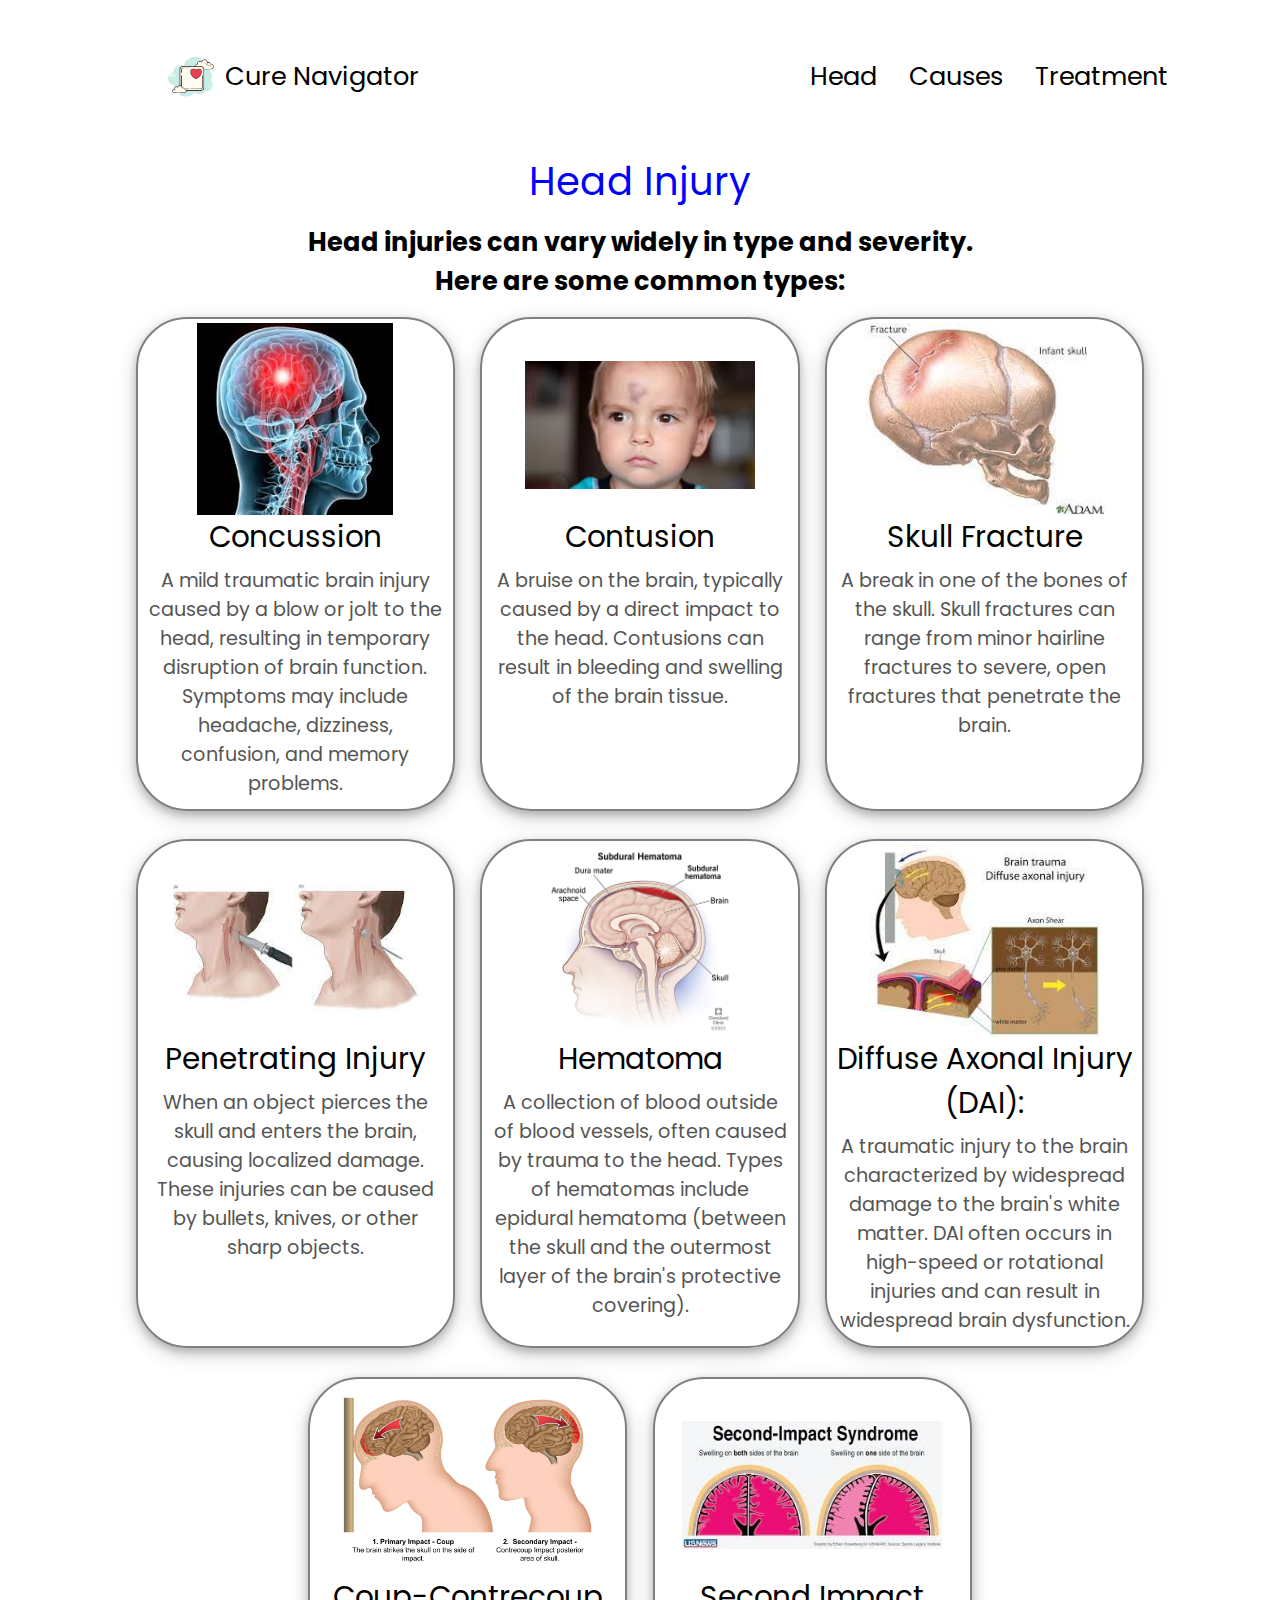
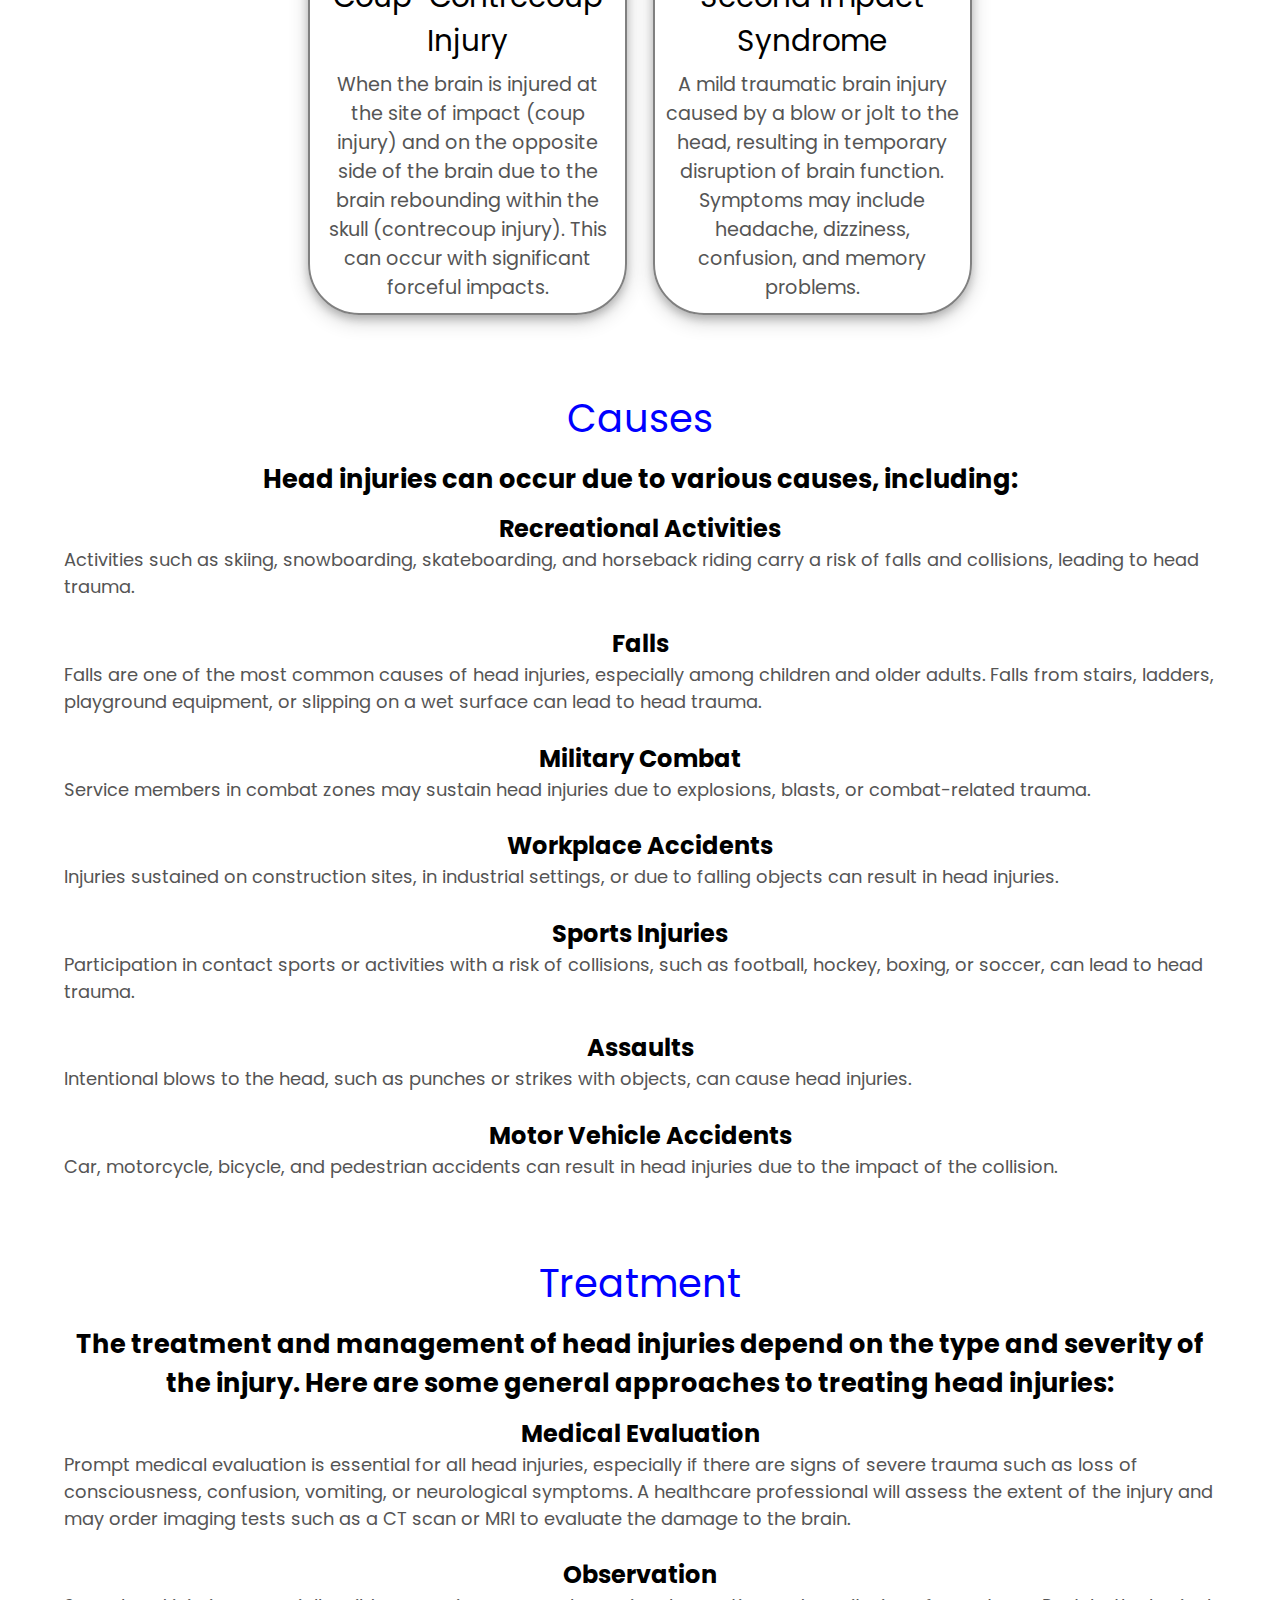
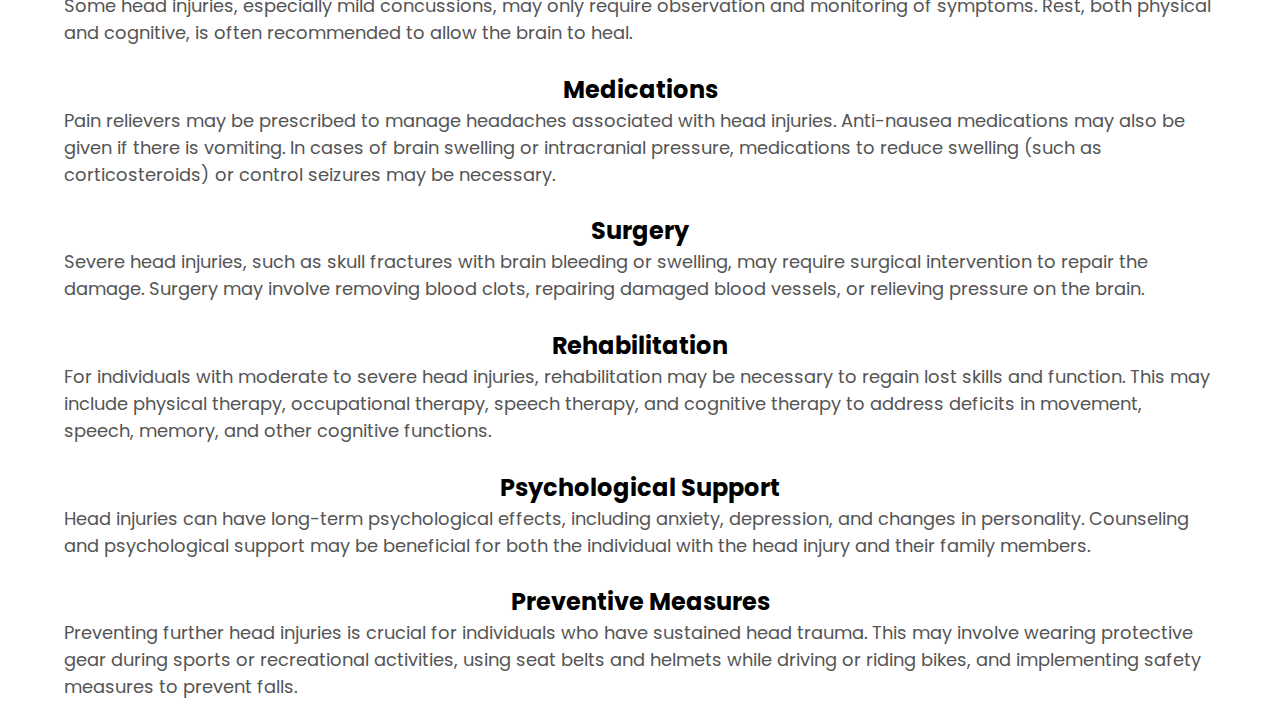
==== ankle.html @ 2c65c05c "all parts added" ====
<!DOCTYPE html>
<html lang="en">
<head>
    <meta charset="UTF-8">
    <meta name="viewport" content="width=device-width, initial-scale=1.0">
    <title>head</title>
    <link rel="website icon" type="png" href="/pictures/icons8-health-48.png" />
    <link rel="stylesheet" href="style.css">
    <link rel="stylesheet" href="resposive.css">
</head>
<body>
    <nav id="desktop-nav">
      <div class="imgnav"><img  src="/pictures/icons8-health-100.png" alt="" class="imgnav" srcset=""></div>
        <div class="logo">Cure Navigator</div>
        <div>
          <ul class="nav-links">
            <li><a href="#desktop-nav" class="hoverz">Head</a></li>
            <li><a href="#causes" class="hoverz">Causes</a></li>
            <li><a href="#treatment" class="hoverz">Treatment</a></li>
          </ul>
        </div>
      </nav>

      <!-- main section  -->

      <section class="desc">
        <div class="main">
          <h3 class = "header">Head Injury</h3>
          <div class ="upper com">
            <h5 class="uppdesc">Head injuries can vary widely in type and severity. <br> Here are some common types:</h5>
          </div>
          <div class ="lower com">
            <div class="container">
              <div class = "photo">
                <img src="pictures/concussions.jpg" class="conimg" alt="" srcset="">
              </div>
              <div class="type">Concussion
              </div>
              <div class="desctrio"><p>A mild traumatic brain injury caused by a blow or jolt to the head, resulting in temporary disruption of brain function. Symptoms may include headache, dizziness, confusion, and memory problems.</p></div>
            </div>
            <div class="container">
              <div class="conimg">
                <img src="pictures/Contusion.jpg" style="height: 10vw; position: relative;
                top: 3vw;" class="conimg" alt="" srcset="">
              </div>
              <div class="type">Contusion
              </div>
              <div class="desctrio"><p> A bruise on the brain, typically caused by a direct impact to the head. Contusions can result in bleeding and swelling of the brain tissue.</p></div>
            </div>
            <div class="container">
              <div class="conimg">
                <img src="pictures/Skull Fracture.jpg" class="conimg" alt="" srcset="">
              </div>
              <div class="type">Skull Fracture
              </div>
              <div class="desctrio"><p>A break in one of the bones of the skull. Skull fractures can range from minor hairline fractures to severe, open fractures that penetrate the brain.</p></div>
            </div>
            <div class="container">
              <div class="conimg">
                <img src="pictures/Penetrating Injury.jpg" class="conimg" style="height: 10vw; position: relative; top: 3vw;" alt="" srcset="">
              </div>
              <div class="type">Penetrating Injury
              </div>
              <div class="desctrio"><p>When an object pierces the skull and enters the brain, causing localized damage. These injuries can be caused by bullets, knives, or other sharp objects.</p></div>
            </div>
            <div class="container">
              <div class="conimg">
                <img src="pictures/Hematoma.jpg" class="conimg" alt="" srcset="">  
              </div>
              <div class="type">Hematoma
              </div>
              <div class="desctrio"><p>A collection of blood outside of blood vessels, often caused by trauma to the head. Types of hematomas include epidural hematoma (between the skull and the outermost layer of the brain's protective covering).</p></div>
            </div>
            <div class="container">
              <div class="conimg">
                <img src="pictures/Diffuse Axonal Injur.jpg" alt="" class="conimg" srcset="">
              </div>
              <div class="type">Diffuse Axonal Injury (DAI):
              </div>
              <div class="desctrio"><p>A traumatic injury to the brain characterized by widespread damage to the brain's white matter. DAI often occurs in high-speed or rotational injuries and can result in widespread brain dysfunction.</p></div>
            </div>
            <div class="container">
              <div class="conimg">
                <img src="pictures/Coup-Contrecoup Injury.jpg" alt="" class="conimg" srcset="" style="height: 13vw;
                position: relative;
                top: 1vw;">
              </div>
              <div class="type">Coup-Contrecoup Injury
              </div>
              <div class="desctrio"><p>When the brain is injured at the site of impact (coup injury) and on the opposite side of the brain due to the brain rebounding within the skull (contrecoup injury). This can occur with significant forceful impacts.</p></div>
            </div>
            <div class="container">
              <div class="conimg">
                <img src="pictures/Second Impact Syndrome.jpg" alt="" class="conimg" style="height: 10vw;
                position: relative;
                top: 3vw;" srcset="">
              </div>
              <div class="type">Second Impact Syndrome
              </div>
              <div class="desctrio"><p>A mild traumatic brain injury caused by a blow or jolt to the head, resulting in temporary disruption of brain function. Symptoms may include headache, dizziness, confusion, and memory problems.</p></div>
            </div> 
          </div>
        </div>
      </section>
      <iframesrc="https://www.chatbase.co/chatbot-iframe/80zJzY7WI4Y4-qbxrLa6h"


frameborder="0"
></iframe>

      <!-- causes  -->
      <br>
      <br>
      <br>
      <section id="causes">
        <div class="main">
          <h3 class = "header">Causes</h3>
          <div class ="upper com">
            <h5 class="uppdesc">Head injuries can occur due to various causes, including:</h5>
          </div>
          <div class ="lower lower2 com">
            <div class="smain">
              <h2>Recreational Activities</h2>
              <p> Activities such as skiing, snowboarding, skateboarding, and horseback riding carry a risk of falls and collisions, leading to head trauma.</p>
            </div>
            <div class="smain">
              <h2>Falls</h2>
              <p> Falls are one of the most common causes of head injuries, especially among children and older adults. Falls from stairs, ladders, playground equipment, or slipping on a wet surface can lead to head trauma.</p>
            </div>
            <div class="smain">
              <h2>Military Combat</h2>
              <p> Service members in combat zones may sustain head injuries due to explosions, blasts, or combat-related trauma.</p>
            </div>
            <div class="smain">
              <h2>Workplace Accidents</h2>
              <p> Injuries sustained on construction sites, in industrial settings, or due to falling objects can result in head injuries.</p>
            </div>
            <div class="smain">
              <h2>Sports Injuries</h2>
              <p> Participation in contact sports or activities with a risk of collisions, such as football, hockey, boxing, or soccer, can lead to head trauma.</p>
            </div>
            <div class="smain">
              <h2>Assaults</h2>
              <p> Intentional blows to the head, such as punches or strikes with objects, can cause head injuries.</p>
            </div>
            <div class="smain">
              <h2>Motor Vehicle Accidents</h2>
              <p> Car, motorcycle, bicycle, and pedestrian accidents can result in head injuries due to the impact of the collision.</p>
            </div>
          </div>
        </div>
      </section>
      <br>
      <br>
      <br>
      <!-- Treatment -->
      <section id="treatment">
        <div class="main">
          <h3 class = "header">Treatment</h3>
          <div class ="upper com">
            <h5 class="uppdesc">The treatment and management of head injuries depend on the type and severity of the injury. Here are some general approaches to treating head injuries:</h5>
          </div>
          <div class ="lower lower2 com">
            <div class="smain">
              <h2>Medical Evaluation</h2>
              <p> Prompt medical evaluation is essential for all head injuries, especially if there are signs of severe trauma such as loss of consciousness, confusion, vomiting, or neurological symptoms. A healthcare professional will assess the extent of the injury and may order imaging tests such as a CT scan or MRI to evaluate the damage to the brain.</p>
            </div>
            <div class="smain">
              <h2>Observation</h2>
              <p> Some head injuries, especially mild concussions, may only require observation and monitoring of symptoms. Rest, both physical and cognitive, is often recommended to allow the brain to heal.</p>
            </div>
            <div class="smain">
              <h2>Medications</h2>
              <p>Pain relievers may be prescribed to manage headaches associated with head injuries. Anti-nausea medications may also be given if there is vomiting. In cases of brain swelling or intracranial pressure, medications to reduce swelling (such as corticosteroids) or control seizures may be necessary.</p>
            </div>
            <div class="smain">
              <h2>Surgery</h2>
              <p>Severe head injuries, such as skull fractures with brain bleeding or swelling, may require surgical intervention to repair the damage. Surgery may involve removing blood clots, repairing damaged blood vessels, or relieving pressure on the brain.</p>
            </div>
            <div class="smain">
              <h2>Rehabilitation</h2>
              <p>For individuals with moderate to severe head injuries, rehabilitation may be necessary to regain lost skills and function. This may include physical therapy, occupational therapy, speech therapy, and cognitive therapy to address deficits in movement, speech, memory, and other cognitive functions.</p>
            </div>
            <div class="smain">
              <h2>Psychological Support</h2>
              <p> Head injuries can have long-term psychological effects, including anxiety, depression, and changes in personality. Counseling and psychological support may be beneficial for both the individual with the head injury and their family members.</p>
            </div>
            <div class="smain">
              <h2>Preventive Measures</h2>
              <p> Preventing further head injuries is crucial for individuals who have sustained head trauma. This may involve wearing protective gear during sports or recreational activities, using seat belts and helmets while driving or riding bikes, and implementing safety measures to prevent falls.</p>
            </div>
          </div>
        </div>
      </section>
      <footer class="footer">
        <p></p>
      </footer>
      <!-- js  -->

      <script>
        window.embeddedChatbotConfig = {
        chatbotId: "80zJzY7WI4Y4-qbxrLa6h",
        domain: "www.chatbase.co"
        }
        </script>
        <script
        src="https://www.chatbase.co/embed.min.js"
        chatbotId="80zJzY7WI4Y4-qbxrLa6h"
        domain="www.chatbase.co"
        defer>
        </script>
</body>
</html>
---- style.css ----
@import url("https://fonts.googleapis.com/css2?family=Poppins:wght@300;400;500;600&display=swap");

* {
  margin: 0;
  padding: 0;
}

body {
  font-family: "Poppins", sans-serif;
}

html {
  scroll-behavior: smooth;
}

p {
  color: rgb(85, 85, 85);
}
/* hover */
.header:hover{
  color: black;
  font-size: 4vw;
  transition: all 300ms ease;
}

/* TRANSITION */

a,
.btn {
  transition: all 300ms ease;
}

/* DESKTOP NAV */

nav,
.nav-links {
  display: flex;
}

nav {
  justify-content: space-around;
  align-items: center;
  height: 17vh;
}

.nav-links {
  gap: 2rem;
  list-style: none;
  font-size: 1.5rem;
}

a {
  color: black;
  text-decoration: none;
  text-decoration-color: white;
}

.logo {
  font-size: 2rem;
}

.logo:hover {
  cursor: default;
}

.menu-links {
  position: absolute;
  top: 100%;
  right: 0;
  background-color: white;
  width: fit-content;
  max-height: 0;
  overflow: hidden;
  transition: all 0.3 ease-in-out;
}

.menu-links a {
  display: block;
  padding: 10px;
  text-align: center;
  font-size: 1.5rem;
  color: black;
  text-decoration: none;
  transition: all 0.3 ease-in-out;
}

.menu-links li {
  list-style: none;
}

.menu-links.open {
  max-height: 300px;
}
.hoverz:hover{
  font-size: 2.5vw;
}

.logo{
  font-size: 2vw;
  position: relative;
  right: 13vw;
}

.hoverz{
    font-size: 2vw;
}
.imgnav{
  height: 4.3vw;
  position: relative;
  left: 2vw;
}

/* main section  */

.main{
  display: flex;
  /* border: 1px solid red; */
  row-gap: 1vw;
  flex-direction: column;
  justify-content: center;
  align-items: center;
}
.upper{
  /* border: 1px solid green; */
  text-align: center;
}
.lower{
  /* border: 1px solid green; */
  display: flex;
  flex-wrap: wrap;
    align-content: center;
    justify-content: center;
    row-gap: 2vw;
    column-gap: 2vw;
}
.uppdesc{
  font-size: 2vw;
}
.com{
  width: 90%;
  margin: auto;
  height: fit-content;
}
.header{
  font-weight: 400;
  color: blue;
  font-size: 3vw;
}
.container{
  border: 2px solid grey;
  width: 25%;
  border-radius: 4vw;
    padding: 4px;
    width: 24vw;
  box-shadow: 0 4px 8px 0 rgba(0, 0, 0, 0.2), 0 6px 20px 0 rgba(0, 0, 0, 0.19);
  text-align: center;
  margin-top: 3px;
  
}
.type{
  /* border: 2px solid green; */
  text-align: center;
  font-size: 2.3vw;
  
}
.desctrio{
  
  text-align: center;
  /* border: 2px solid green; */
  font-size: 1.5vw;
  padding:7px;
  
}
.conimg{
  height: 15vw;
}
.photo{
  display: flex;
  align-items: center;
  justify-content: center;
  
}
/* causes  */

.cmain{
  height: 50vw;
  /* border: 1px solid red; */
}

.lower2{
  display: flex;
  flex-direction: column;
}
.con2{
  border: 2px ;
}
.smain > h2 {
  text-align: center;
}

.smain > p{
  font-size: 1.4vw;
}

/* treatment */
#treatment{
  /* border: 2px solid red; */
  height:fit-content;
}

.footer{
  height: 20px;
}
---- resposive.css ----
@media screen and (max-width: 650px){
 #desktop-nav{
    flex-direction: column;
 }
 .hoverz{
    font-size: 3vw;   
 }
 .lower{
   flex-direction: column;
 }
 .container{
   width: 80%;
   height: fit-content;
 }
 .header{
   font-size: 8vw;
}
.uppdesc{
    font-size: 5vw;

 }
 .hoverz{
   font-size: 5vw;
 }
 .conimg{
   height: 40vw;
 }
 .type{
   font-size: 5vw;
 }
 .desctrio > p{
   font-size: 3vw;
 }
 .smain > p{
   font-size: 3vw;
 }
}
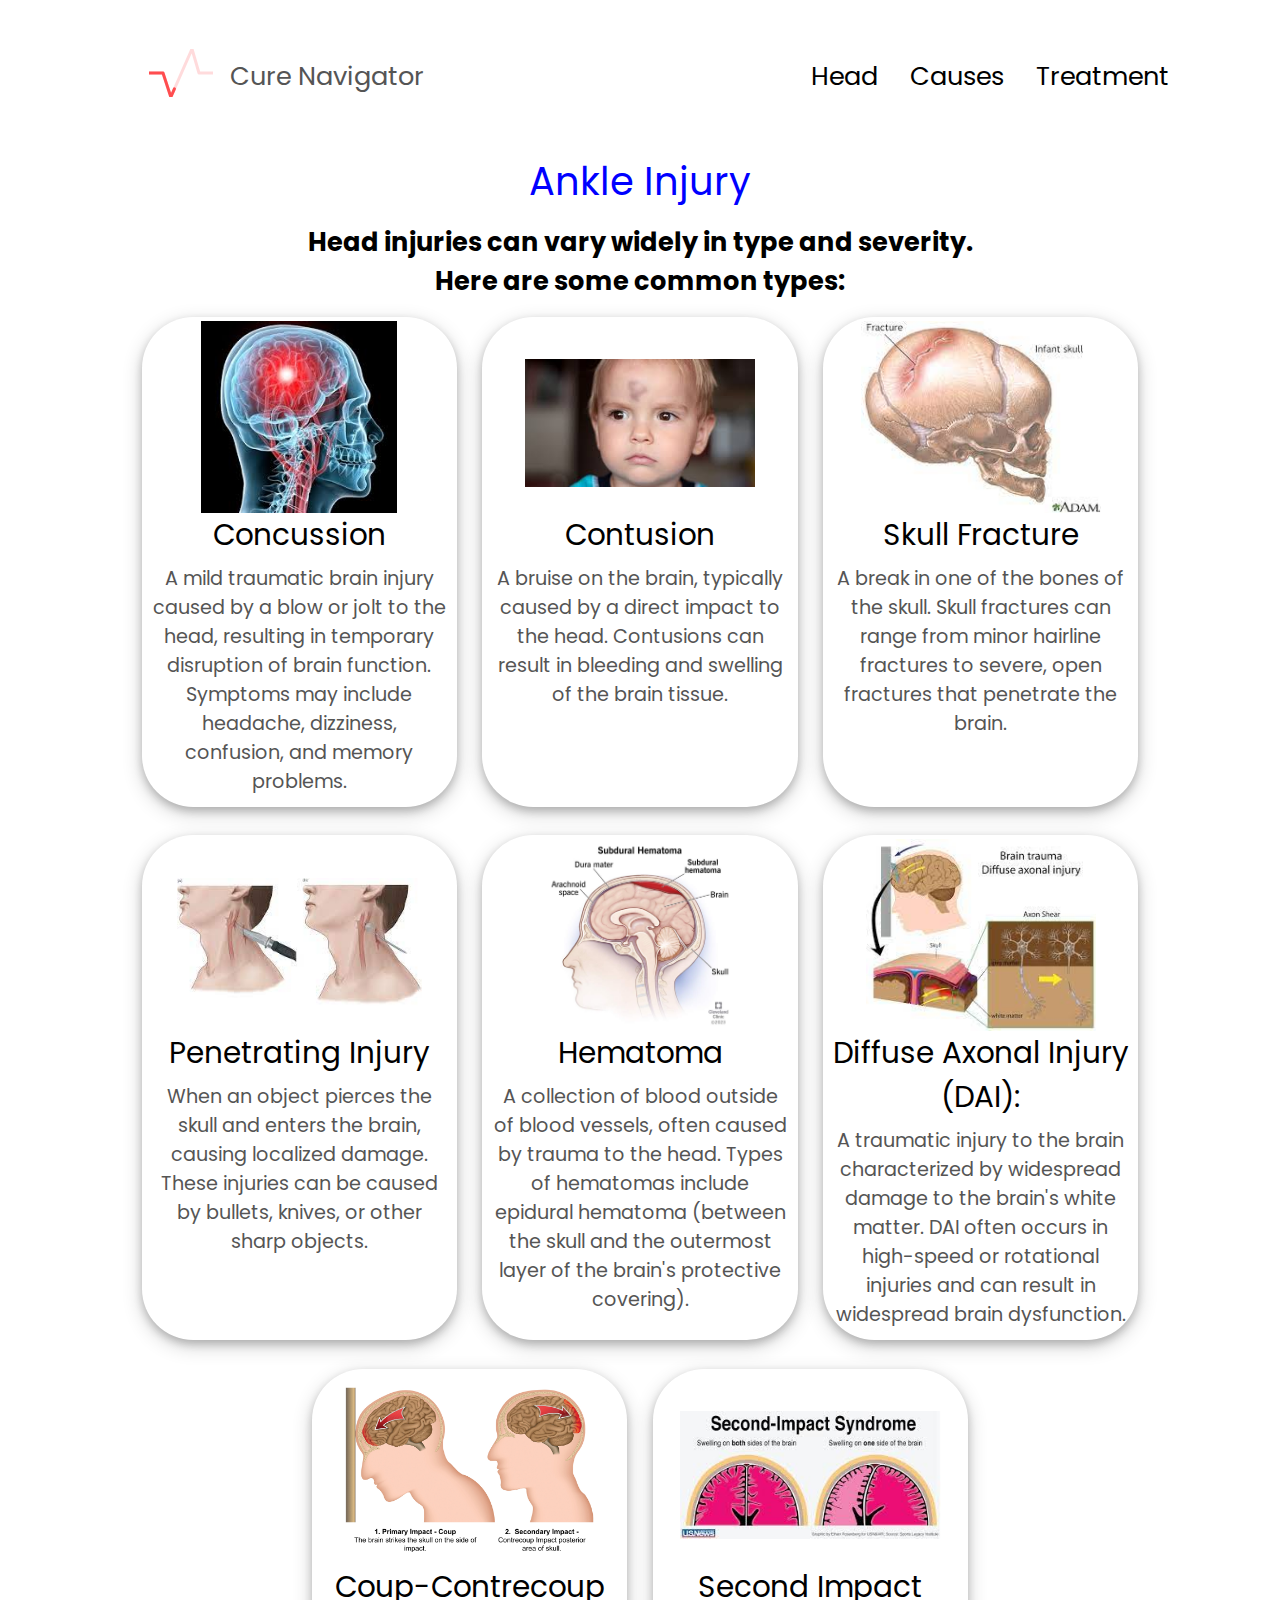
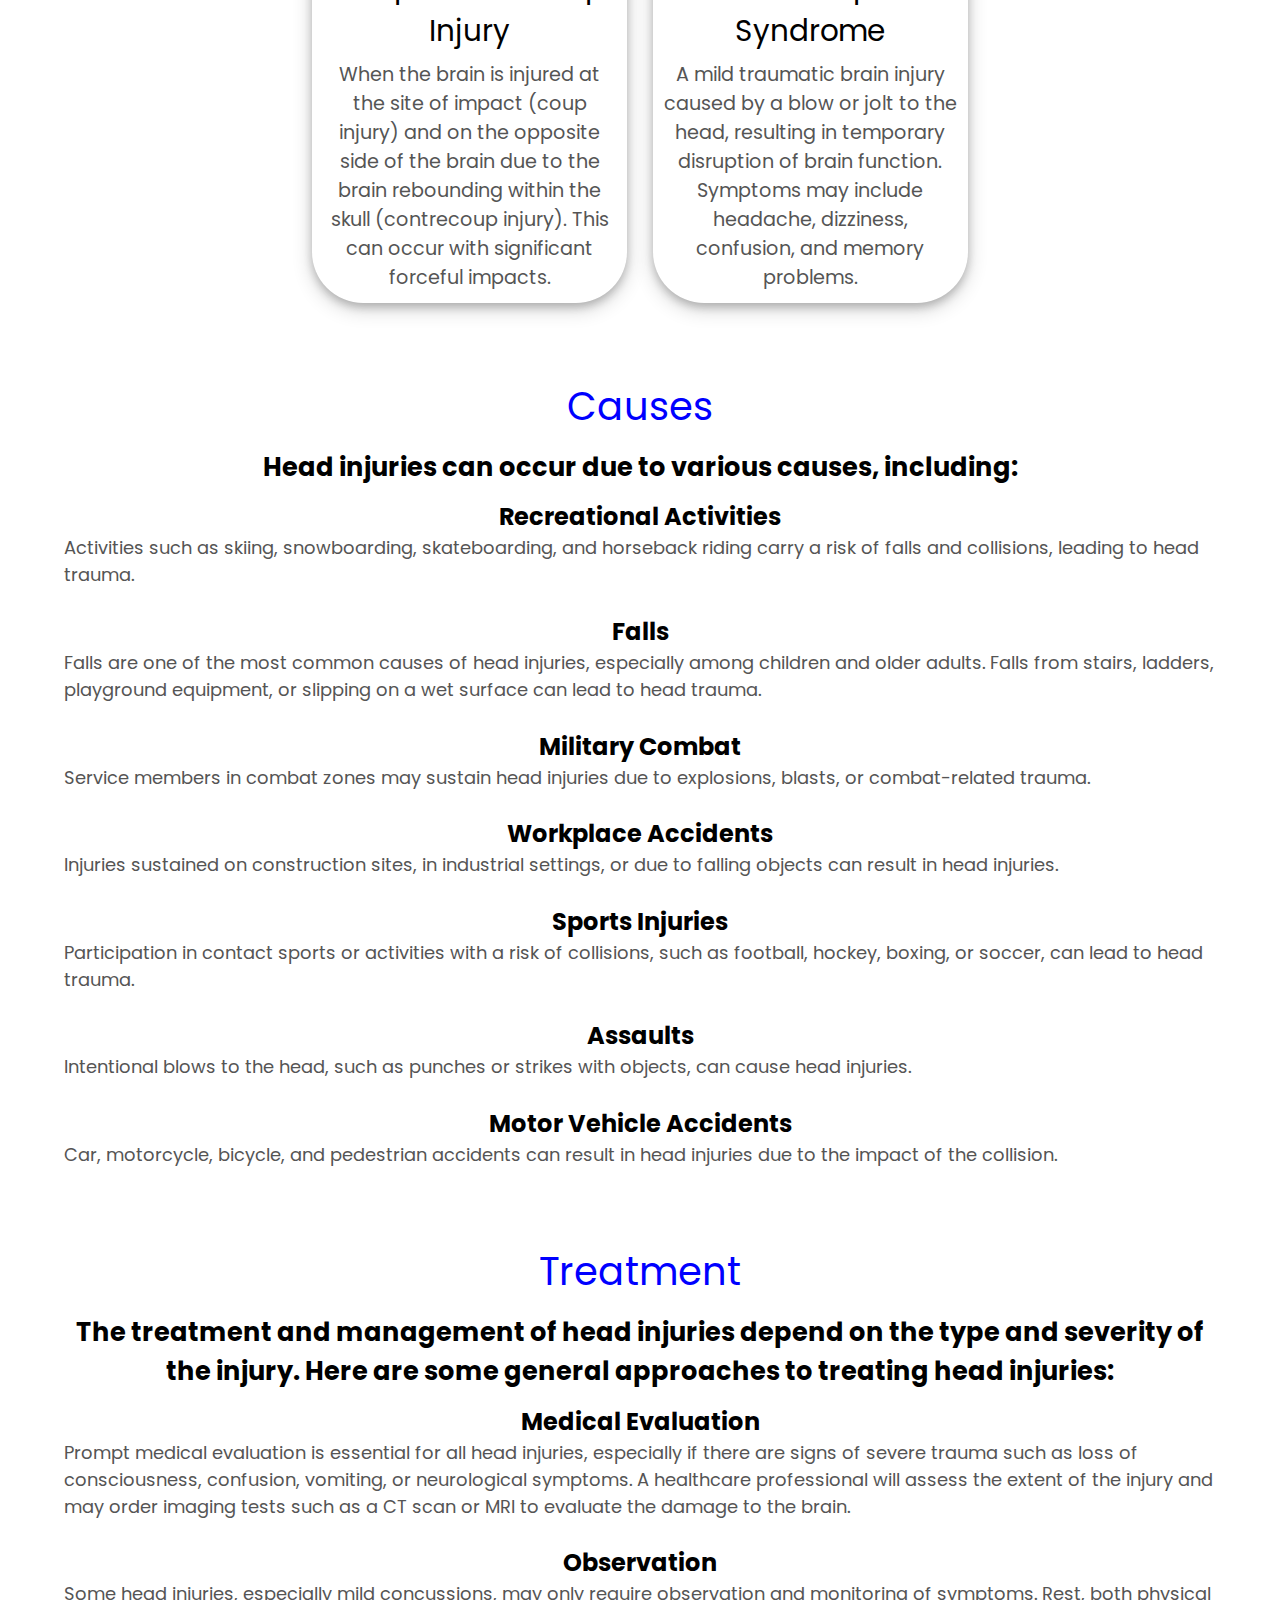
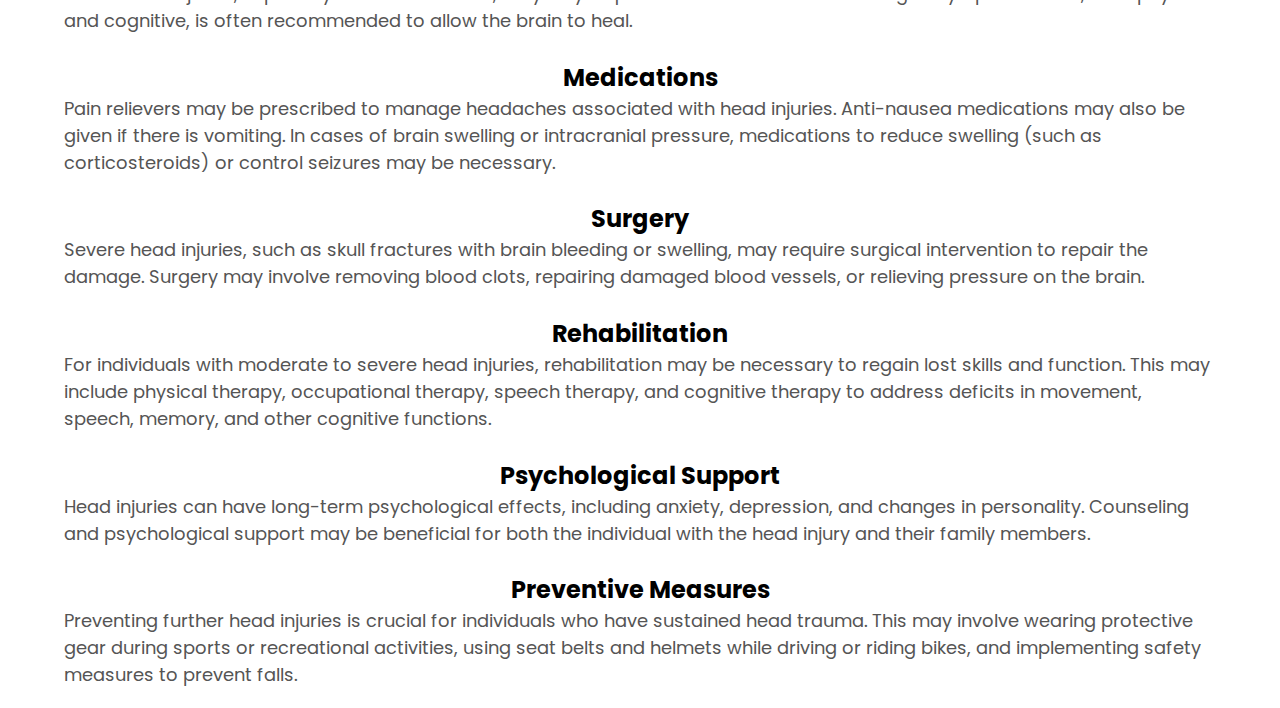
==== commit 458b6d24: "final" ====
--- a/ankle.html
+++ b/ankle.html
@@ -10,37 +10,43 @@
 </head>
 <body>
     <nav id="desktop-nav">
-      <div class="imgnav"><img  src="/pictures/icons8-health-100.png" alt="" class="imgnav" srcset=""></div>
-        <div class="logo">Cure Navigator</div>
-        <div>
-          <ul class="nav-links">
-            <li><a href="#desktop-nav" class="hoverz">Head</a></li>
-            <li><a href="#causes" class="hoverz">Causes</a></li>
-            <li><a href="#treatment" class="hoverz">Treatment</a></li>
-          </ul>
-        </div>
-      </nav>
-
-      <!-- main section  -->
-
-      <section class="desc">
-        <div class="main">
-          <h3 class = "header">Head Injury</h3>
-          <div class ="upper com">
-            <h5 class="uppdesc">Head injuries can vary widely in type and severity. <br> Here are some common types:</h5>
-          </div>
-          <div class ="lower com">
-            <div class="container">
-              <div class = "photo">
-                <img src="pictures/concussions.jpg" class="conimg" alt="" srcset="">
-              </div>
-              <div class="type">Concussion
-              </div>
-              <div class="desctrio"><p>A mild traumatic brain injury caused by a blow or jolt to the head, resulting in temporary disruption of brain function. Symptoms may include headache, dizziness, confusion, and memory problems.</p></div>
-            </div>
-            <div class="container">
-              <div class="conimg">
-                <img src="pictures/Contusion.jpg" style="height: 10vw; position: relative;
+      <div class="loading">
+        <svg width="64px" height="48px">
+          <polyline points="0.157 23.954, 14 23.954, 21.843 48, 43 0, 50 24, 64 24" id="back"></polyline>
+          <polyline points="0.157 23.954, 14 23.954, 21.843 48, 43 0, 50 24, 64 24" id="front"></polyline>
+        </svg>
+      </div>
+      <!-- <div class="imgnav"><img  src="/pictures/icons8-health-100.png" alt="" class="imgnav" srcset=""></div> -->
+      <div class="logo"><p>Cure Navigator</p></div>
+      <div>
+        <ul class="nav-links">
+          <li><a href="#desktop-nav" class="hoverz">Head</a></li>
+          <li><a href="#causes" class="hoverz">Causes</a></li>
+          <li><a href="#treatment" class="hoverz">Treatment</a></li>
+        </ul>
+      </div>
+    </nav>
+    
+    <!-- main section  -->
+    
+    <section class="desc">
+      <div class="main">
+        <h3 class = "header">Ankle Injury</h3>
+        <div class ="upper com">
+          <h5 class="uppdesc">Head injuries can vary widely in type and severity. <br> Here are some common types:</h5>
+        </div>
+        <div class ="lower com">
+          <div class="container">
+            <div class = "photo">
+              <img src="pictures/concussions.jpg" class="conimg" alt="" srcset="">
+            </div>
+            <div class="type">Concussion
+            </div>
+            <div class="desctrio"><p>A mild traumatic brain injury caused by a blow or jolt to the head, resulting in temporary disruption of brain function. Symptoms may include headache, dizziness, confusion, and memory problems.</p></div>
+          </div>
+          <div class="container">
+            <div class="conimg">
+              <img src="pictures/Contusion.jpg" style="height: 10vw; position: relative;
                 top: 3vw;" class="conimg" alt="" srcset="">
               </div>
               <div class="type">Contusion
@@ -103,11 +109,9 @@
         </div>
       </section>
       <iframesrc="https://www.chatbase.co/chatbot-iframe/80zJzY7WI4Y4-qbxrLa6h"
-
-
-frameborder="0"
-></iframe>
-
+      frameborder="0"
+      ></iframe>
+      
       <!-- causes  -->
       <br>
       <br>
@@ -196,11 +200,11 @@
         <p></p>
       </footer>
       <!-- js  -->
-
+      
       <script>
         window.embeddedChatbotConfig = {
-        chatbotId: "80zJzY7WI4Y4-qbxrLa6h",
-        domain: "www.chatbase.co"
+          chatbotId: "80zJzY7WI4Y4-qbxrLa6h",
+          domain: "www.chatbase.co"
         }
         </script>
         <script
@@ -210,4 +214,4 @@
         defer>
         </script>
 </body>
-</html>+</html>
--- a/style.css
+++ b/style.css
@@ -21,6 +21,40 @@
   color: black;
   font-size: 4vw;
   transition: all 300ms ease;
+}
+/* animations */
+.loading svg polyline {
+  fill: none;
+  stroke-width: 3;
+  stroke-linecap: round;
+  stroke-linejoin: round;
+}
+
+.loading svg polyline#back {
+  fill: none;
+  stroke: #ff4d5033;
+}
+
+.loading svg polyline#front {
+  fill: none;
+  stroke: #ff4d4f;
+  stroke-dasharray: 48, 144;
+  stroke-dashoffset: 192;
+  animation: dash_682 1.4s linear infinite;
+}
+
+@keyframes dash_682 {
+  72.5% {
+    opacity: 0;
+  }
+
+  to {
+    stroke-dashoffset: 0;
+  }
+}
+.loading{
+  position: relative;
+  left:3vw;
 }
 
 /* TRANSITION */
@@ -147,7 +181,7 @@
   font-size: 3vw;
 }
 .container{
-  border: 2px solid grey;
+  /* border: 2px solid grey; */
   width: 25%;
   border-radius: 4vw;
     padding: 4px;
--- a/resposive.css
+++ b/resposive.css
@@ -34,4 +34,13 @@
  .smain > p{
    font-size: 3vw;
  }
+ .logo > p{
+  font-size: 5vw;
+  position: relative;
+  left: 15.3vw;
+ }
+ .loading{
+  position: relative;
+  
+ }
 }